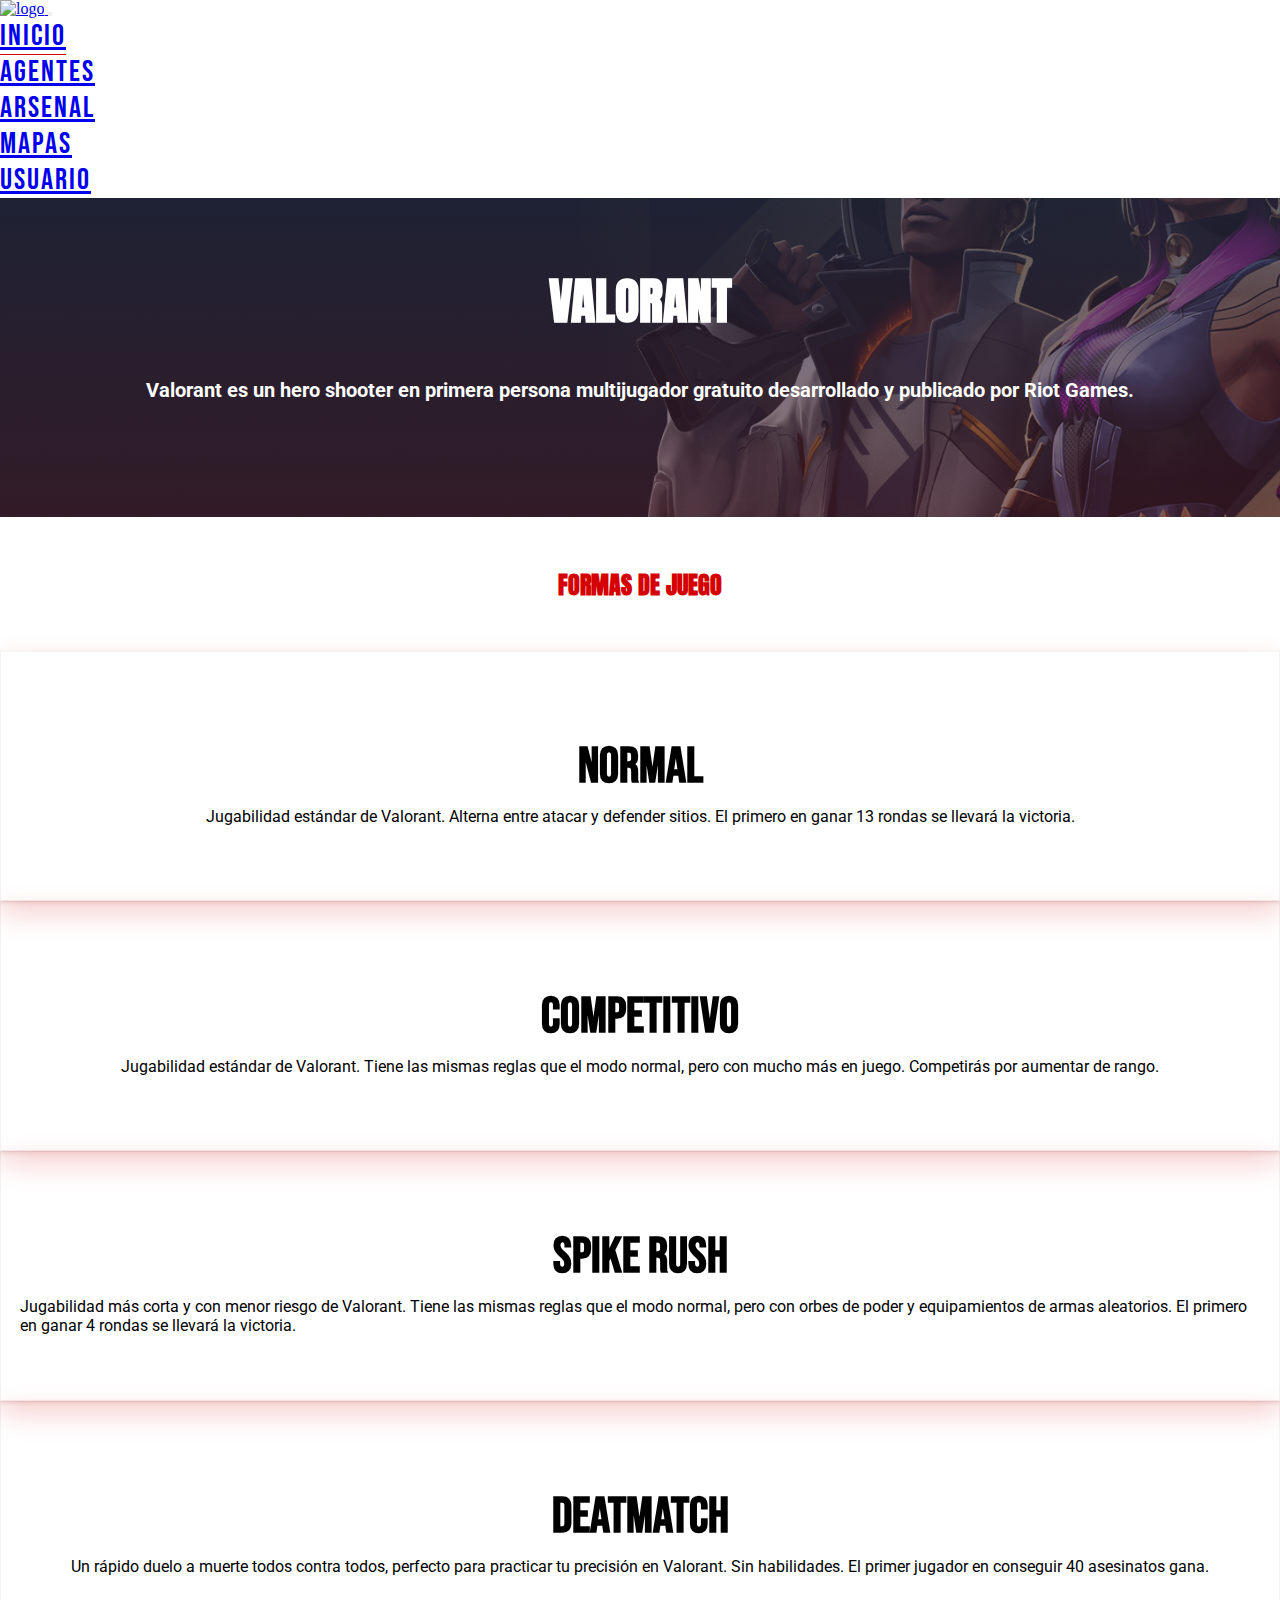
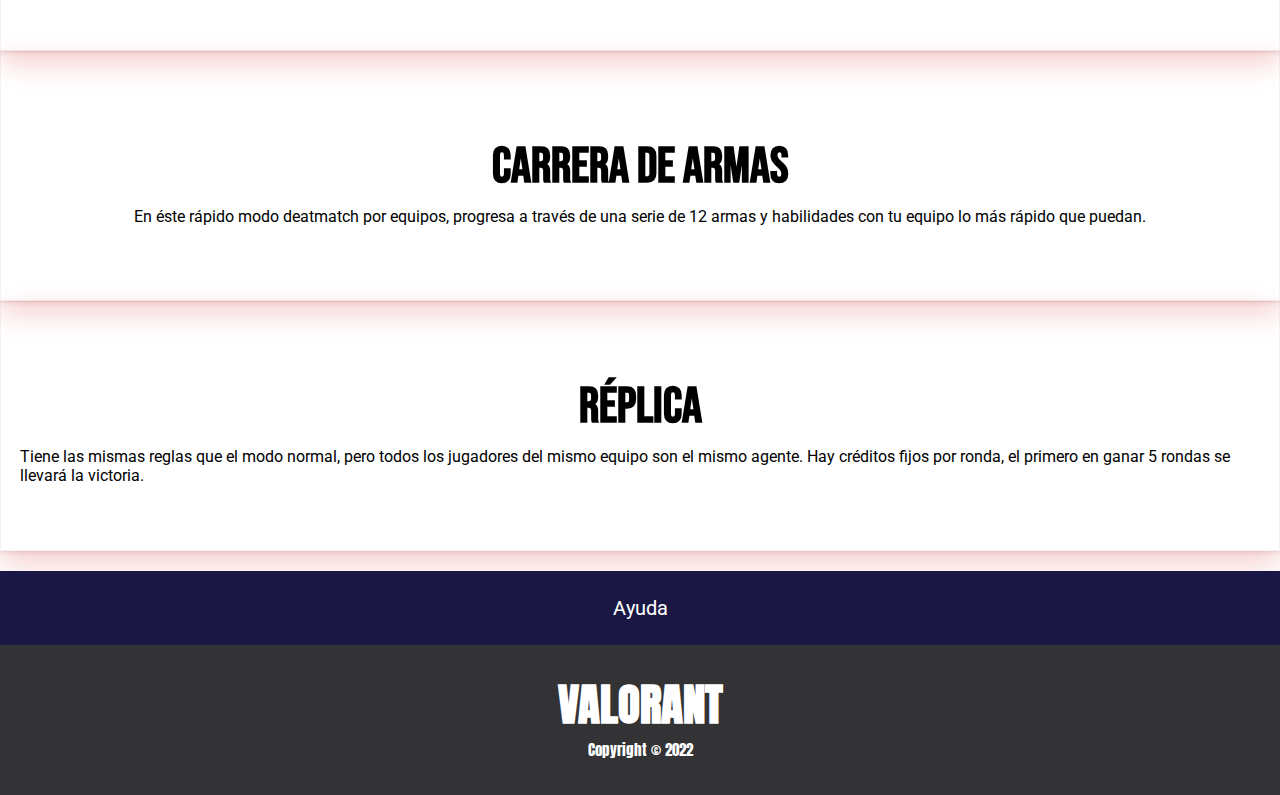
==== index.html @ d3073252 "mod con bootstrap" ====
<!DOCTYPE html>
<html lang="en">

<head>
    <meta charset="UTF-8">
    <meta http-equiv="X-UA-Compatible" content="IE=edge">
    <meta name="viewport" content="width=device-width, initial-scale=1.0">
    <title>Inicio</title>
    <link rel="shortcut icon" href="./imagenes/logo.png" type="image/x-icon">
    <link href="https://cdn.jsdelivr.net/npm/bootstrap@5.2.2/dist/css/bootstrap.min.css" rel="stylesheet"
        integrity="sha384-Zenh87qX5JnK2Jl0vWa8Ck2rdkQ2Bzep5IDxbcnCeuOxjzrPF/et3URy9Bv1WTRi" crossorigin="anonymous">
    <link rel="stylesheet" href="./css/styles.css">
</head>

<body>

    <nav class="navbar navbar-expand-lg navbar-dark bg-dark static-top">
        <div class="container">
            <a href="index.html" class="navbar-brand">
                <img src="./imagenes/logopng.png" alt="logo">
            </a>
            <button class="navbar-toggler" type="button" data-bs-toggle="collapse"
                data-bs-target="#navbarSupportedContent" aria-controls="navbarSupportedContent" aria-expanded="false"
                aria-label="Toggle navigation">
                <span class="navbar-toggler-icon"></span>
            </button>
            <div class="collapse navbar-collapse" id="navbarSupportedContent">
                <ul class="navbar-nav ms-auto">
                    <li class="nav-item mx-4">
                        <a class="nav-link text-center active" href="index.html">Inicio</a>
                    </li>
                    <li class="nav-item mx-4">
                        <a class="nav-link text-center" href="./paginas/agentes.html">Agentes</a>
                    </li>
                    <li class="nav-item mx-4">
                        <a class="nav-link text-center" href="./paginas/arsenal.html">Arsenal</a>
                    </li>
                    <li class="nav-item mx-4">
                        <a class="nav-link text-center" href="./paginas/mapas.html">Mapas</a>
                    </li>
                    <li class="nav-item mx-4">
                        <a class="nav-link text-center" href="./paginas/user.html">Usuario</a>
                    </li>
                </ul>
            </div>
        </div>
    </nav>


    <section id="principal">
        <h1>VALORANT</h1>
        <h2 class="sub">Valorant es un hero shooter en primera persona multijugador gratuito desarrollado y publicado
            por Riot Games. </h2>
    </section>

    <div class="container">
        <div class="juegos pb-4">
            <h2 class="text">FORMAS DE JUEGO</h2>
            <div class="row justify-content-around mb-4">
                <div class="col-xxl-4 col-xl-4 col-lg-4 col-md-12 justify-content-center">
                    <div class="caja">
                        <h3 class="titulo-caja text-center">NORMAL</h3>
                        <p class="explicacion text-center">
                            Jugabilidad estándar de Valorant. Alterna entre atacar y defender sitios. El primero en
                            ganar 13 rondas se llevará la victoria.
                        </p>
                    </div>
                </div>
                <div class="col-xxl-4 col-xl-4 col-lg-4 col-md-12 justify-content-center">
                    <div class="caja">
                        <h3 class="titulo-caja text-center">COMPETITIVO</h3>
                        <p class="explicacion text-center">
                            Jugabilidad estándar de Valorant. Tiene las mismas reglas que el modo normal, pero con
                            mucho más en juego. Competirás por aumentar de rango.
                        </p>
                    </div>
                </div>
                <div class="col-xxl-4 col-xl-4 col-lg-4 col-md-12 justify-content-center">
                    <div class="caja">
                        <h3 class="titulo-caja text-center">SPIKE RUSH</h3>
                        <p class="explicacion text-center">
                            Jugabilidad más corta y con menor riesgo de Valorant. Tiene las mismas reglas que el
                            modo normal, pero con orbes de poder y equipamientos de armas aleatorios. El primero en
                            ganar 4
                            rondas
                            se
                            llevará la victoria.
                        </p>
                    </div>
                </div>
            </div>

            <div class="row justify-content-around mb-4">
                <div class="col-xxl-4 col-lg-4 col-md-12 justify-content-center">
                    <div class="caja">
                        <h3 class="titulo-caja text-center">DEATMATCH</h3>
                        <p class="explicacion text-center">
                            Un rápido duelo a muerte todos contra todos, perfecto para practicar tu precisión en
                            Valorant. Sin habilidades. El primer jugador en conseguir 40 asesinatos gana.</p>
                    </div>
                </div>
                <div class="col-xxl-4 col-lg-4 col-md-12 justify-content-center">
                    <div class="caja">
                        <h3 class="titulo-caja text-center">CARRERA DE ARMAS</h3>
                        <p class="explicacion text-center">
                            En éste rápido modo deatmatch por equipos, progresa a través de una serie de 12
                            armas y habilidades con tu equipo lo más rápido que puedan.</p>
                    </div>
                </div>
                <div class="col-xxl-4 col-lg-4 col-md-12 justify-content-center">
                    <div class="caja">
                        <h3 class="titulo-caja text-center">RÉPLICA</h3>
                        <p class="explicacion text-center">
                            Tiene las mismas reglas que el modo normal, pero todos los jugadores del mismo equipo son
                            el mismo agente. Hay créditos fijos por ronda, el primero en ganar 5 rondas se llevará la
                            victoria.
                        </p>
                    </div>
                </div>
            </div>
        </div>
    </div>

    <!--AYUDA-->
    <div class="abajo">
        <span><a href="./paginas/ayuda.html">Ayuda</a></span>
    </div>

    <!--Footer-->
    <footer>
        <div>
            <h2>VALORANT</h2>
            <p class="copy">Copyright &copy; 2022</p>
        </div>
    </footer>

    <!-- JavaScript Bundle with Popper -->
    <script src="https://cdn.jsdelivr.net/npm/bootstrap@5.2.2/dist/js/bootstrap.bundle.min.js"
        integrity="sha384-OERcA2EqjJCMA+/3y+gxIOqMEjwtxJY7qPCqsdltbNJuaOe923+mo//f6V8Qbsw3"
        crossorigin="anonymous"></script>
</body>

</html>
---- css/styles.css ----
@import url('https://fonts.googleapis.com/css2?family=Bebas+Neue&display=swap');
@import url('https://fonts.googleapis.com/css2?family=Anton&family=Lato:wght@300&family=Roboto:wght@100;400;500&display=swap');
@import url('https://fonts.googleapis.com/css2?family=Lato:wght@300&family=Roboto:wght@100;400;500&display=swap');
@import url('https://fonts.googleapis.com/css2?family=Anton&display=swap');
@import url('https://fonts.googleapis.com/css2?family=Bebas+Neue&family=Oswald:wght@500&display=swap');

* {
    margin: 0;
    padding: 0;
    box-sizing: border-box;
}

body {
    overflow-x:hidden
}

/*NAV*/

.nav-link.active {
    border-bottom: 1px solid #D50000
}

nav a img {
    height: 70px;
}

.nav-link {
    letter-spacing: 2px;
    font-size: 30px;
    font-family: 'Bebas Neue', cursive;
}

.nav-link:hover {
    transform: scale(1.15);
    color: #D50000;
    border-bottom: 1px solid #D50000;

}

#principal {
    background-image: linear-gradient(to bottom, rgba(18, 42, 66, .85), rgba(221, 20, 20, 0.308)),
        url('../imagenes/valorant-juego.webp');
    background-size: cover;
    padding: 15px;
    background-attachment: fixed;
    background-position: center;
    background-repeat: no-repeat;
    background-size: cover;
}

#principal h1 {
    margin-top: 50px;
}

/*H1*/
h1 {
    color: white;
    font-family: 'Anton', sans-serif;
    font-size: 50px;
    text-align: center;
}

/*SUBTITULO*/
.sub {
    color: rgb(255, 255, 255);
    text-align: center;
    font-family: 'Roboto', sans-serif;
    font-size: 20px;
    margin-bottom: 100px;
    margin-top: 40px;
}

/*ABAJO*/
.abajo {
    display: flex;
    list-style: none;
    justify-content: space-around;
    margin-top: 20px;
    background-color: #1b1744;
    padding: 25px;
}

.abajo span a {
    text-decoration: none;
    color: white;
    font-family: 'Roboto', sans-serif;
    font-size: 20px;
    text-align: center;
    font-family: 'Roboto', sans-serif;
}

.abajo span a:hover {
    color: #D50000;
}

/*FOOTER*/
footer {
    background-color: #333234;
    color: white;
    font-family: 'Anton', sans-serif;
    text-align: center;
    font-size: 30px;
    width: 100%;
    height: 150px;
    padding-top: 25px;
}

.copy {
    font-size: 15px;
}

/*INDEX*/
.text {
    color: #D50000;
    font-family: 'Anton', sans-serif;
    text-align: center;
    margin-top: 50px;
}

.titulo-caja {
    font-family: 'Bebas Neue', cursive;
    font-size: 50px;
    margin-top: 10px;
}

.caja:hover {
    background-color: #D50000;
    transform: scale(1.2);
    color: white;
}

.explicacion {
    margin-top: 10px;
    font-family: 'Roboto', sans-serif;
}

.juegos h2 {
    margin-bottom: 3rem;
}

.caja {
    box-shadow: rgba(209, 10, 10, 0.2) 0px 12px 28px 0px, rgba(107, 8, 8, 0.1) 0px 2px 4px 0px, rgba(100, 8, 8, 0.05) 0px 0px 0px 1px inset;
    padding: 20px;
    height: 250px;
    display: flex;
    flex-direction: column;
    justify-content: center;
    align-items: center;
}

/*AYUDA*/
.fayuda {
    text-align: center;
    font-family: 'Roboto', sans-serif;
    padding: 25px;
    display: flex;
    flex-direction: column;
    justify-items: center;
    align-items: center;
    gap: 1rem;
}

.colAyuda {
    border: 1px solid #D50000;
    padding: 20px;
    border-radius: 15px;
}

/*USUARIO*/
.preparate {
    color: #D50000;
    font-family: 'Oswald', sans-serif;
    font-size: 45px;
    text-align: center;
    padding: 1rem;
}

.fecha {
    margin-top: 50px;
}

/*ARSENAL*/
.armas {
    margin-top: 50px;
    display: flex;
    justify-content: center;
}

.armas img:hover {
    transform: scale(1.15);
}

/*AGENTES*/
.viperFondoTest {
    border-top: 5px solid black;
    background-image: linear-gradient(to bottom, rgba(18, 42, 66, .85), rgba(221, 20, 20, 0.308)),
        url('../imagenes/viperfondo.png');
    background-size: cover;
    padding: 15px;
    background-attachment: fixed;
    background-position: center;
    background-repeat: no-repeat;
    background-size: cover;
}

.video {
    margin-top: 50px;
    display: flex;
    justify-content: center;
    padding: 80px;
    background-image: linear-gradient(to bottom, rgba(18, 42, 66, .85), rgba(221, 20, 20, 0.308)),
        url('../imagenes/harborback.jpg');
    padding: 15px;
}

.personaje:hover {
    transform: scale(1.25);
}

.nombrePersonaje {
    color: #D50000;
    -webkit-text-stroke-width: 1px;
    -webkit-text-stroke-color: whitesmoke;
    font-family: 'Anton', sans-serif;
}

.personaje:hover+.nombrePersonaje {
    transform: scale(1.5);
    -webkit-text-stroke-width: 2px;
    -webkit-text-stroke-color: whitesmoke;
}

.newAg {
    color: white;
    font-family: 'Anton', sans-serif;
    margin-top: 60px;
    width: 300px;
    height: 100px;
    background: rgb(214, 0, 0);
    transition: width 1s;
    display: flex;
    align-items: center;
    justify-content: center;
}

.newAg:hover {
    width: 1000px;
}
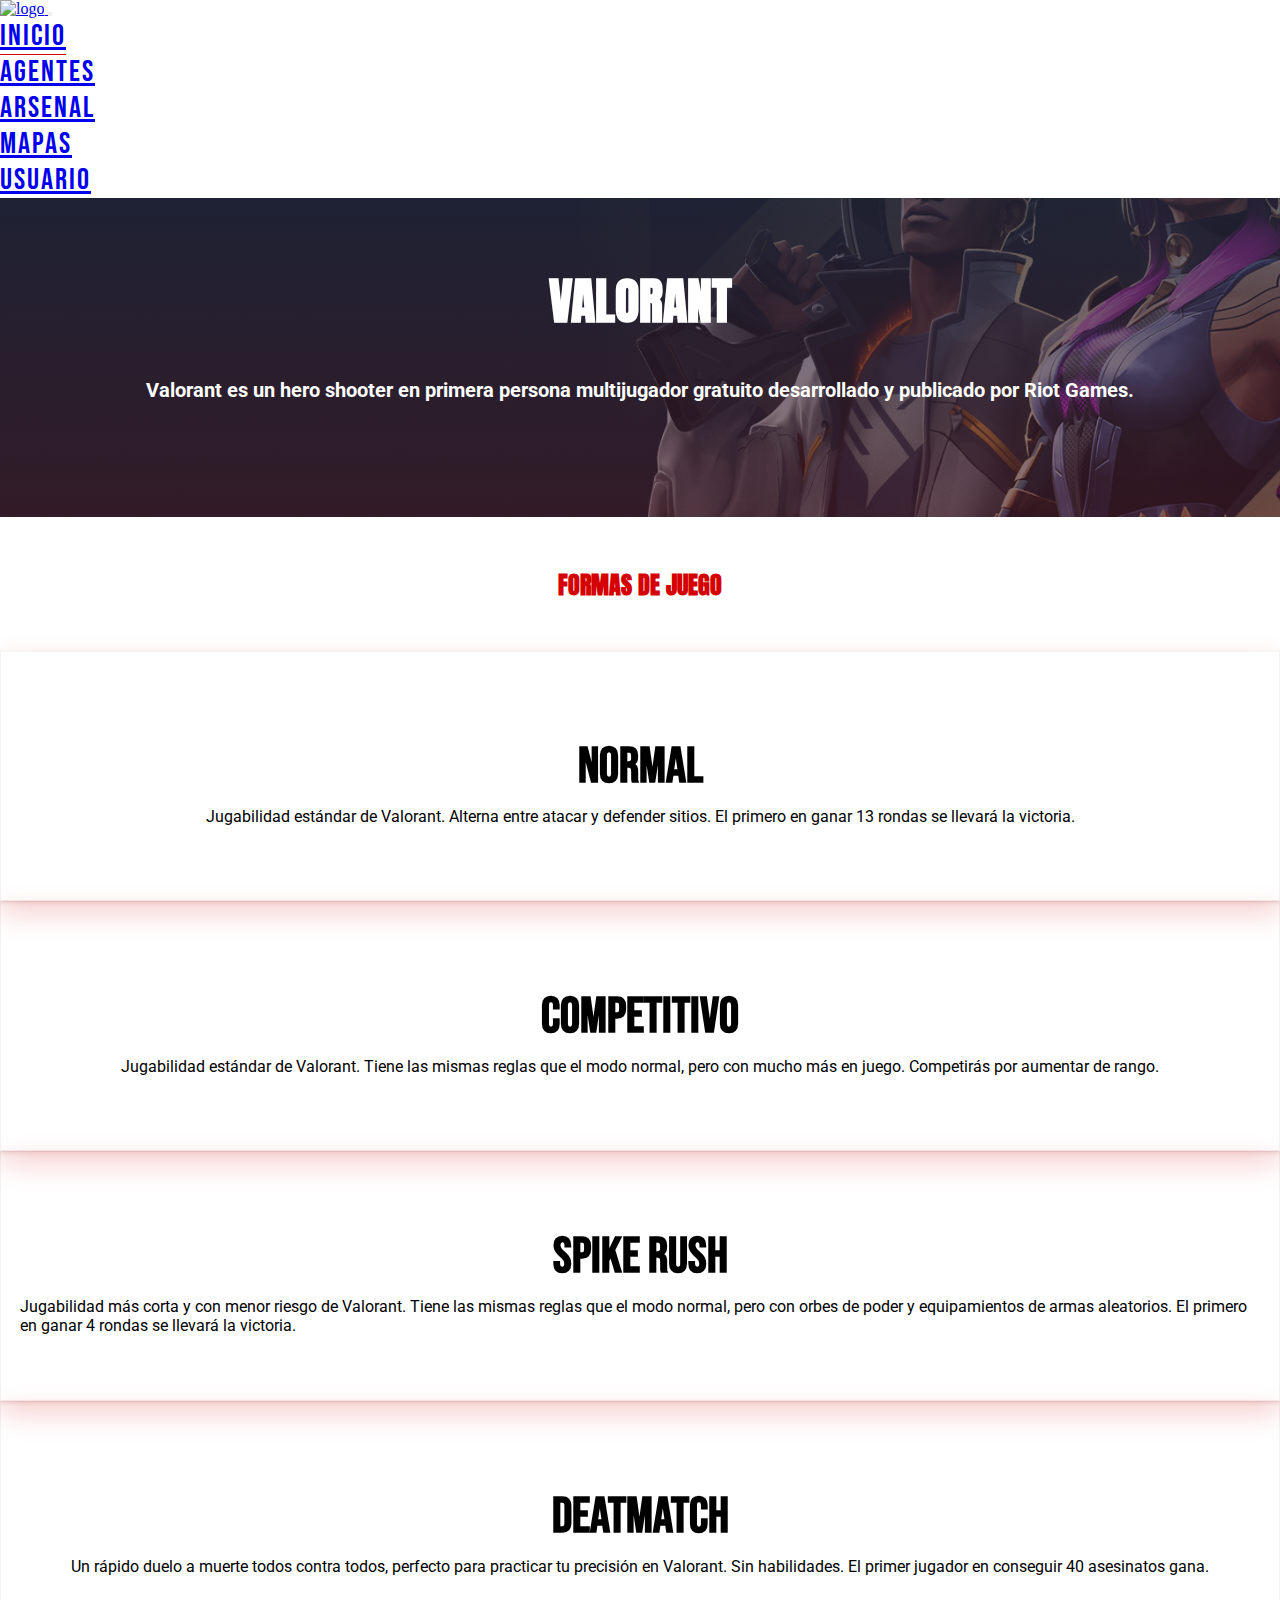
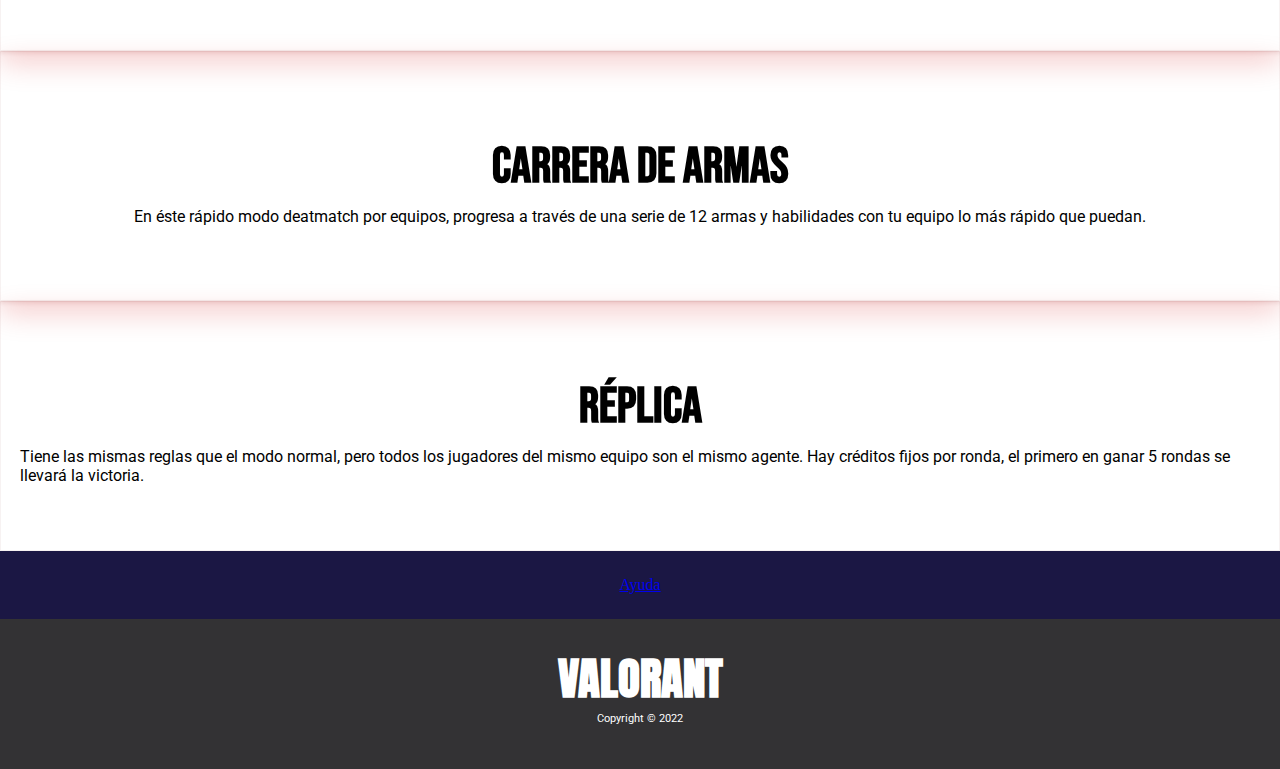
==== commit 4e281025: "borde relative" ====
--- a/index.html
+++ b/index.html
@@ -56,7 +56,7 @@
     <div class="container">
         <div class="juegos pb-4">
             <h2 class="text">FORMAS DE JUEGO</h2>
-            <div class="row justify-content-around mb-4">
+            <div class="row justify-content-around mb-1">
                 <div class="col-xxl-4 col-xl-4 col-lg-4 col-md-12 justify-content-center">
                     <div class="caja">
                         <h3 class="titulo-caja text-center">NORMAL</h3>
@@ -123,7 +123,7 @@
 
     <!--AYUDA-->
     <div class="abajo">
-        <span><a href="./paginas/ayuda.html">Ayuda</a></span>
+        <a  href="./paginas/ayuda.html" role="button" href="./paginas/ayuda.html" class="btn btn-outline-light btn-lg">Ayuda</a>
     </div>
 
     <!--Footer-->
--- a/css/styles.css
+++ b/css/styles.css
@@ -10,8 +10,10 @@
     box-sizing: border-box;
 }
 
+html,
 body {
-    overflow-x:hidden
+    width: 100%;
+    height: 100%
 }
 
 /*NAV*/
@@ -75,7 +77,6 @@
     display: flex;
     list-style: none;
     justify-content: space-around;
-    margin-top: 20px;
     background-color: #1b1744;
     padding: 25px;
 }
@@ -106,7 +107,8 @@
 }
 
 .copy {
-    font-size: 15px;
+    font-family:'Roboto', sans-serif;
+    font-size: 11px;
 }
 
 /*INDEX*/
@@ -127,6 +129,7 @@
     background-color: #D50000;
     transform: scale(1.2);
     color: white;
+    transition-duration: 500ms;
 }
 
 .explicacion {
@@ -166,6 +169,11 @@
     border-radius: 15px;
 }
 
+.btn:hover{
+    background-color: #D50000;
+    color:white;
+}
+
 /*USUARIO*/
 .preparate {
     color: #D50000;
@@ -188,8 +196,15 @@
 
 .armas img:hover {
     transform: scale(1.15);
-}
-
+    transition-duration: 600ms;
+}
+
+
+/*MAPAS*/
+.card-img-top:hover {
+    transform: scale(1.10);
+    transition-duration: 600ms;
+}
 /*AGENTES*/
 .viperFondoTest {
     border-top: 5px solid black;
@@ -204,13 +219,24 @@
 }
 
 .video {
-    margin-top: 50px;
     display: flex;
     justify-content: center;
     padding: 80px;
-    background-image: linear-gradient(to bottom, rgba(18, 42, 66, .85), rgba(221, 20, 20, 0.308)),
-        url('../imagenes/harborback.jpg');
-    padding: 15px;
+    animation: fadeIn 5s;
+    -webkit-animation: fadeIn 5s;
+    -moz-animation: fadeIn 5s;
+    -o-animation: fadeIn 5s;
+    -ms-animation: fadeIn 5s;
+}
+
+@keyframes fadeIn {
+    0% {
+        opacity: 0;
+    }
+
+    100% {
+        opacity: 1;
+    }
 }
 
 .personaje:hover {
@@ -244,5 +270,5 @@
 }
 
 .newAg:hover {
-    width: 1000px;
+    width: 80%;
 }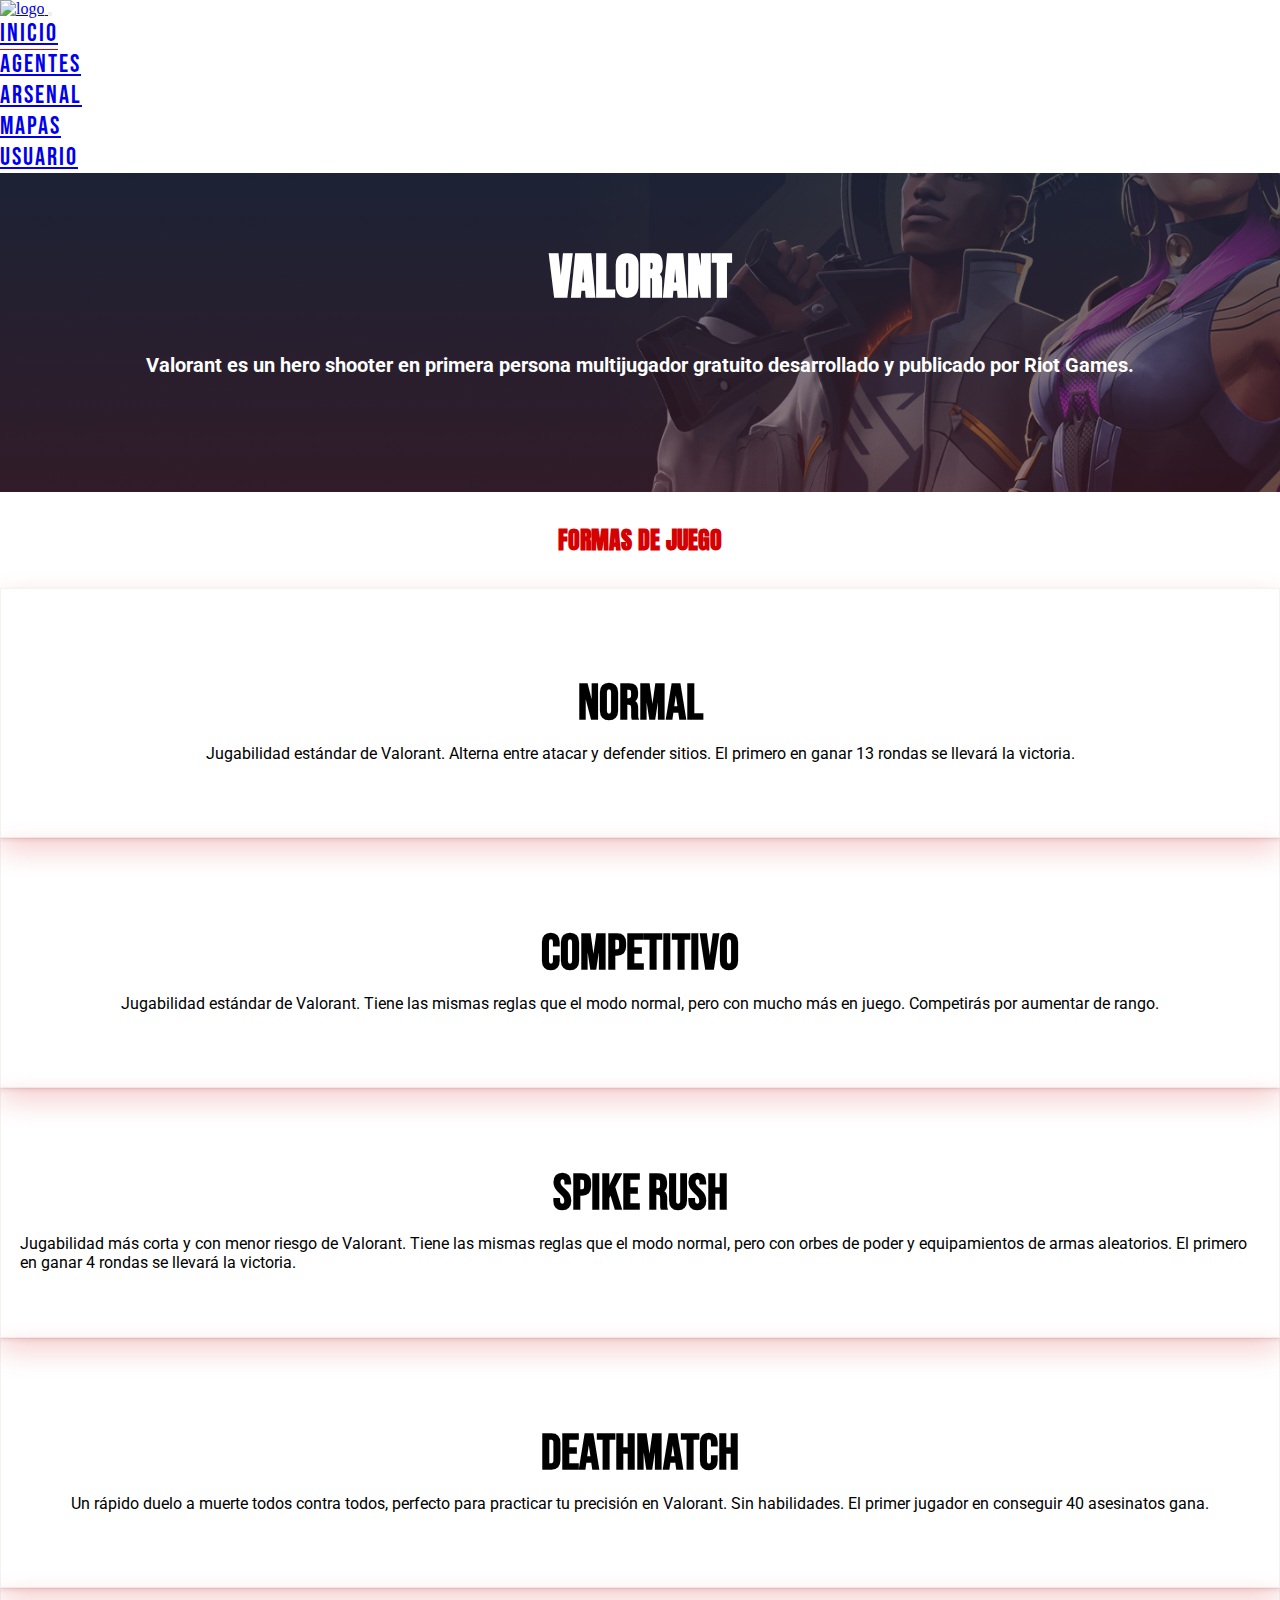
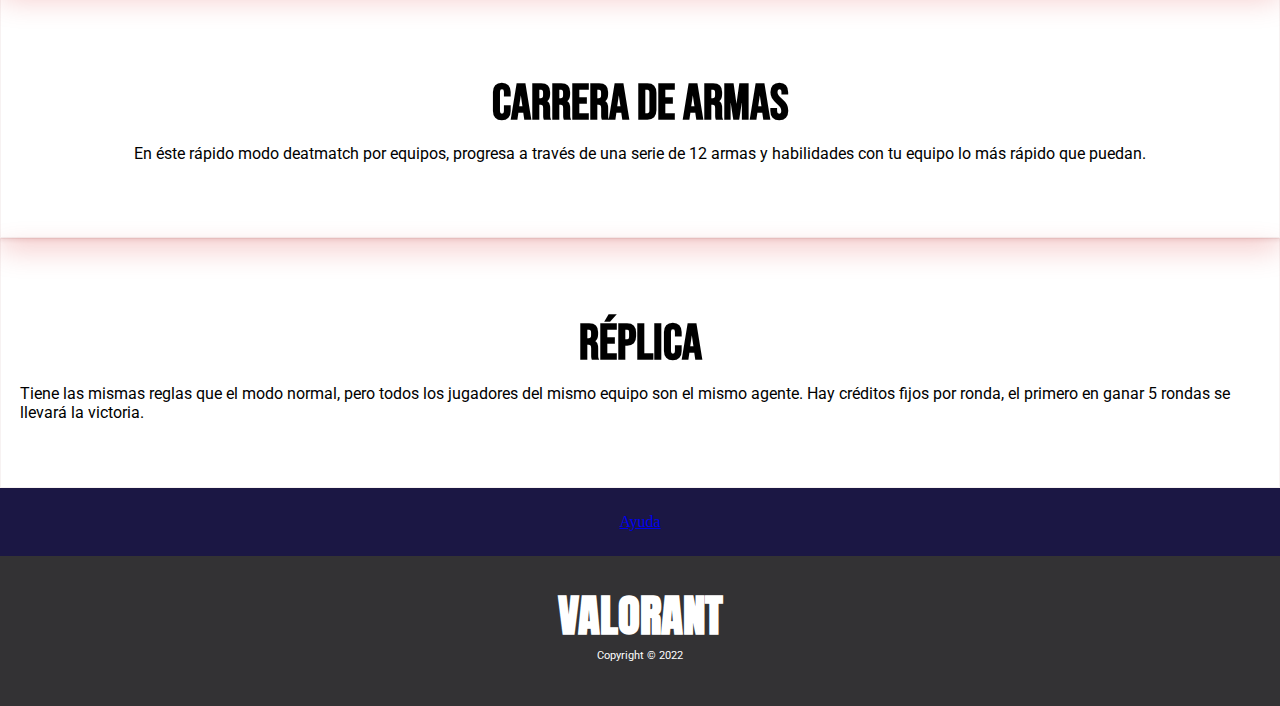
==== commit 52063f8e: "3er preentrega SASS Zanutti" ====
--- a/index.html
+++ b/index.html
@@ -5,11 +5,13 @@
     <meta charset="UTF-8">
     <meta http-equiv="X-UA-Compatible" content="IE=edge">
     <meta name="viewport" content="width=device-width, initial-scale=1.0">
-    <title>Inicio</title>
+    <title>VALORANT | Riot Games</title>
+    <meta name="keywords" content="valorant, juego, online, shooter, riot games, multijugador">
+    <meta name="description" content="Jugabilidad de Valorant, hero shooter. ¡Prepárate para jugar!">
     <link rel="shortcut icon" href="./imagenes/logo.png" type="image/x-icon">
     <link href="https://cdn.jsdelivr.net/npm/bootstrap@5.2.2/dist/css/bootstrap.min.css" rel="stylesheet"
         integrity="sha384-Zenh87qX5JnK2Jl0vWa8Ck2rdkQ2Bzep5IDxbcnCeuOxjzrPF/et3URy9Bv1WTRi" crossorigin="anonymous">
-    <link rel="stylesheet" href="./css/styles.css">
+    <link rel="stylesheet" href="./css/main.css">
 </head>
 
 <body>
@@ -93,7 +95,7 @@
             <div class="row justify-content-around mb-4">
                 <div class="col-xxl-4 col-lg-4 col-md-12 justify-content-center">
                     <div class="caja">
-                        <h3 class="titulo-caja text-center">DEATMATCH</h3>
+                        <h3 class="titulo-caja text-center">DEATHMATCH</h3>
                         <p class="explicacion text-center">
                             Un rápido duelo a muerte todos contra todos, perfecto para practicar tu precisión en
                             Valorant. Sin habilidades. El primer jugador en conseguir 40 asesinatos gana.</p>
@@ -123,7 +125,7 @@
 
     <!--AYUDA-->
     <div class="abajo">
-        <a  href="./paginas/ayuda.html" role="button" href="./paginas/ayuda.html" class="btn btn-outline-light btn-lg">Ayuda</a>
+        <a  href="./paginas/ayuda.html" role="button" class="btn btn-outline-light btn-lg">Ayuda</a>
     </div>
 
     <!--Footer-->
--- a/css/main.css
+++ b/css/main.css
@@ -0,0 +1,254 @@
+@import url("https://fonts.googleapis.com/css2?family=Bebas+Neue&display=swap");
+@import url("https://fonts.googleapis.com/css2?family=Anton&family=Lato:wght@300&family=Roboto:wght@100;400;500&display=swap");
+@import url("https://fonts.googleapis.com/css2?family=Lato:wght@300&family=Roboto:wght@100;400;500&display=swap");
+@import url("https://fonts.googleapis.com/css2?family=Anton&display=swap");
+@import url("https://fonts.googleapis.com/css2?family=Bebas+Neue&family=Oswald:wght@500&display=swap");
+nav img {
+  height: 70px;
+}
+
+.nav-link {
+  letter-spacing: 2px;
+  font-size: 25px;
+  font-family: "Bebas Neue", cursive;
+}
+.nav-link.active {
+  border-bottom: 1px solid #D50000;
+}
+.nav-link:hover {
+  transform: scale(1.15);
+  color: #D50000;
+  border-bottom: 1px solid #D50000;
+}
+
+.text {
+  color: #D50000;
+  font-family: "Anton", sans-serif;
+  text-align: center;
+  margin-top: 30px;
+  margin-bottom: 30px;
+}
+
+.caja {
+  display: flex;
+  align-items: center;
+  justify-content: center;
+  box-shadow: rgba(209, 10, 10, 0.2) 0px 12px 28px 0px, rgba(107, 8, 8, 0.1) 0px 2px 4px 0px, rgba(100, 8, 8, 0.05) 0px 0px 0px 1px inset;
+  padding: 20px;
+  height: 250px;
+  display: flex;
+  flex-direction: column;
+}
+.caja .titulo-caja {
+  font-family: "Bebas Neue", cursive;
+  font-size: 50px;
+  margin-top: 10px;
+}
+.caja:hover {
+  box-shadow: 0 0 1000px 1000px rgba(0, 0, 0, 0.8);
+  background-color: #D50000;
+  transform: scale(1.2);
+  color: white;
+  transition-duration: 500ms;
+}
+.caja .explicacion {
+  margin-top: 10px;
+  font-family: "Roboto", sans-serif;
+}
+.caja .juegos h2 {
+  margin-bottom: 3rem;
+}
+
+.fayuda {
+  display: flex;
+  align-items: center;
+  justify-content: center;
+  text-align: center;
+  font-family: "Roboto", sans-serif;
+  padding: 25px;
+  display: flex;
+  flex-direction: column;
+  gap: 1rem;
+}
+.fayuda .colAyuda {
+  border: 1px solid #D50000;
+  padding: 20px;
+  border-radius: 15px;
+}
+.fayuda .btn:hover {
+  background-color: #D50000;
+  color: white;
+}
+
+.completuser .preparate {
+  color: #D50000;
+  font-family: "Oswald", sans-serif;
+  font-size: 45px;
+  text-align: center;
+  padding: 1rem;
+}
+.completuser .fecha {
+  margin-top: 50px;
+}
+
+.armas {
+  padding: 50px;
+  display: flex;
+  align-items: center;
+  justify-content: center;
+}
+.armas img:hover {
+  transform: scale(1.15);
+  transition-duration: 600ms;
+  border: 5px solid #D50000;
+}
+
+.card-img-top:hover {
+  transform: scale(1.1);
+  transition-duration: 600ms;
+}
+
+.viperFondoTest {
+  border-top: 5px solid black;
+  background-image: linear-gradient(to bottom, rgba(18, 42, 66, 0.85), rgba(221, 20, 20, 0.308)), url("../imagenes/viperfondo.png");
+  background-size: cover;
+  background-attachment: fixed;
+  background-position: center;
+  background-repeat: no-repeat;
+  background-size: cover;
+  padding: 15px;
+}
+
+.newAg {
+  display: flex;
+  align-items: center;
+  justify-content: center;
+  color: white;
+  font-family: "Anton", sans-serif;
+  margin-top: 60px;
+  width: 300px;
+  height: 100px;
+  background: rgb(214, 0, 0);
+  transition: width 1s;
+}
+.newAg:hover {
+  width: 80%;
+}
+
+.video {
+  display: flex;
+  align-items: center;
+  justify-content: center;
+  padding: 80px;
+  animation: fadeIn 5s;
+  -webkit-animation: fadeIn 5s;
+  -moz-animation: fadeIn 5s;
+  -o-animation: fadeIn 5s;
+  -ms-animation: fadeIn 5s;
+}
+
+.personaje:hover {
+  transform: scale(1.25);
+}
+
+.nombrePersonaje {
+  text-align: center;
+  color: #D50000;
+  -webkit-text-stroke-width: 1px;
+  -webkit-text-stroke-color: whitesmoke;
+  font-family: "Anton", sans-serif;
+}
+
+.personaje:hover + .nombrePersonaje {
+  transform: scale(1.5);
+  -webkit-text-stroke-width: 1.2px;
+  -webkit-text-stroke-color: whitesmoke;
+}
+
+@-webkit-keyframes fadeIn {
+  0% {
+    opacity: 0;
+  }
+  100% {
+    opacity: 1;
+  }
+}
+
+@keyframes fadeIn {
+  0% {
+    opacity: 0;
+  }
+  100% {
+    opacity: 1;
+  }
+}
+footer {
+  background-color: #333234;
+  color: white;
+  font-family: "Anton", sans-serif;
+  font-size: 30px;
+  text-align: center;
+  width: 100%;
+  height: 150px;
+  padding-top: 25px;
+}
+footer .copy {
+  font-family: "Roboto", sans-serif;
+  font-size: 11px;
+}
+
+* {
+  margin: 0;
+  padding: 0;
+  box-sizing: border-box;
+}
+
+html body {
+  width: 100%;
+  height: 100%;
+}
+
+#principal {
+  background-image: linear-gradient(to bottom, rgba(18, 42, 66, 0.85), rgba(221, 20, 20, 0.308)), url("../imagenes/valorant-juego.webp");
+  background-size: cover;
+  background-attachment: fixed;
+  background-position: center;
+  background-repeat: no-repeat;
+  background-size: cover;
+  padding: 15px;
+}
+#principal h1 {
+  margin-top: 50px;
+  color: white;
+  font-family: "Anton", sans-serif;
+  font-size: 50px;
+  text-align: center;
+}
+
+.sub {
+  color: white;
+  text-align: center;
+  font-family: "Roboto", sans-serif;
+  font-size: 20px;
+  margin-bottom: 100px;
+  margin-top: 40px;
+}
+
+.abajo {
+  display: flex;
+  list-style: none;
+  justify-content: space-around;
+  background-color: #1b1744;
+  padding: 25px;
+}
+.abajo span a {
+  text-decoration: none;
+  color: white;
+  font-family: "Roboto", sans-serif;
+  font-size: 20px;
+  font-family: "Roboto", sans-serif;
+  text-align: center;
+}
+.abajo:hover {
+  color: #D50000;
+}/*# sourceMappingURL=main.css.map */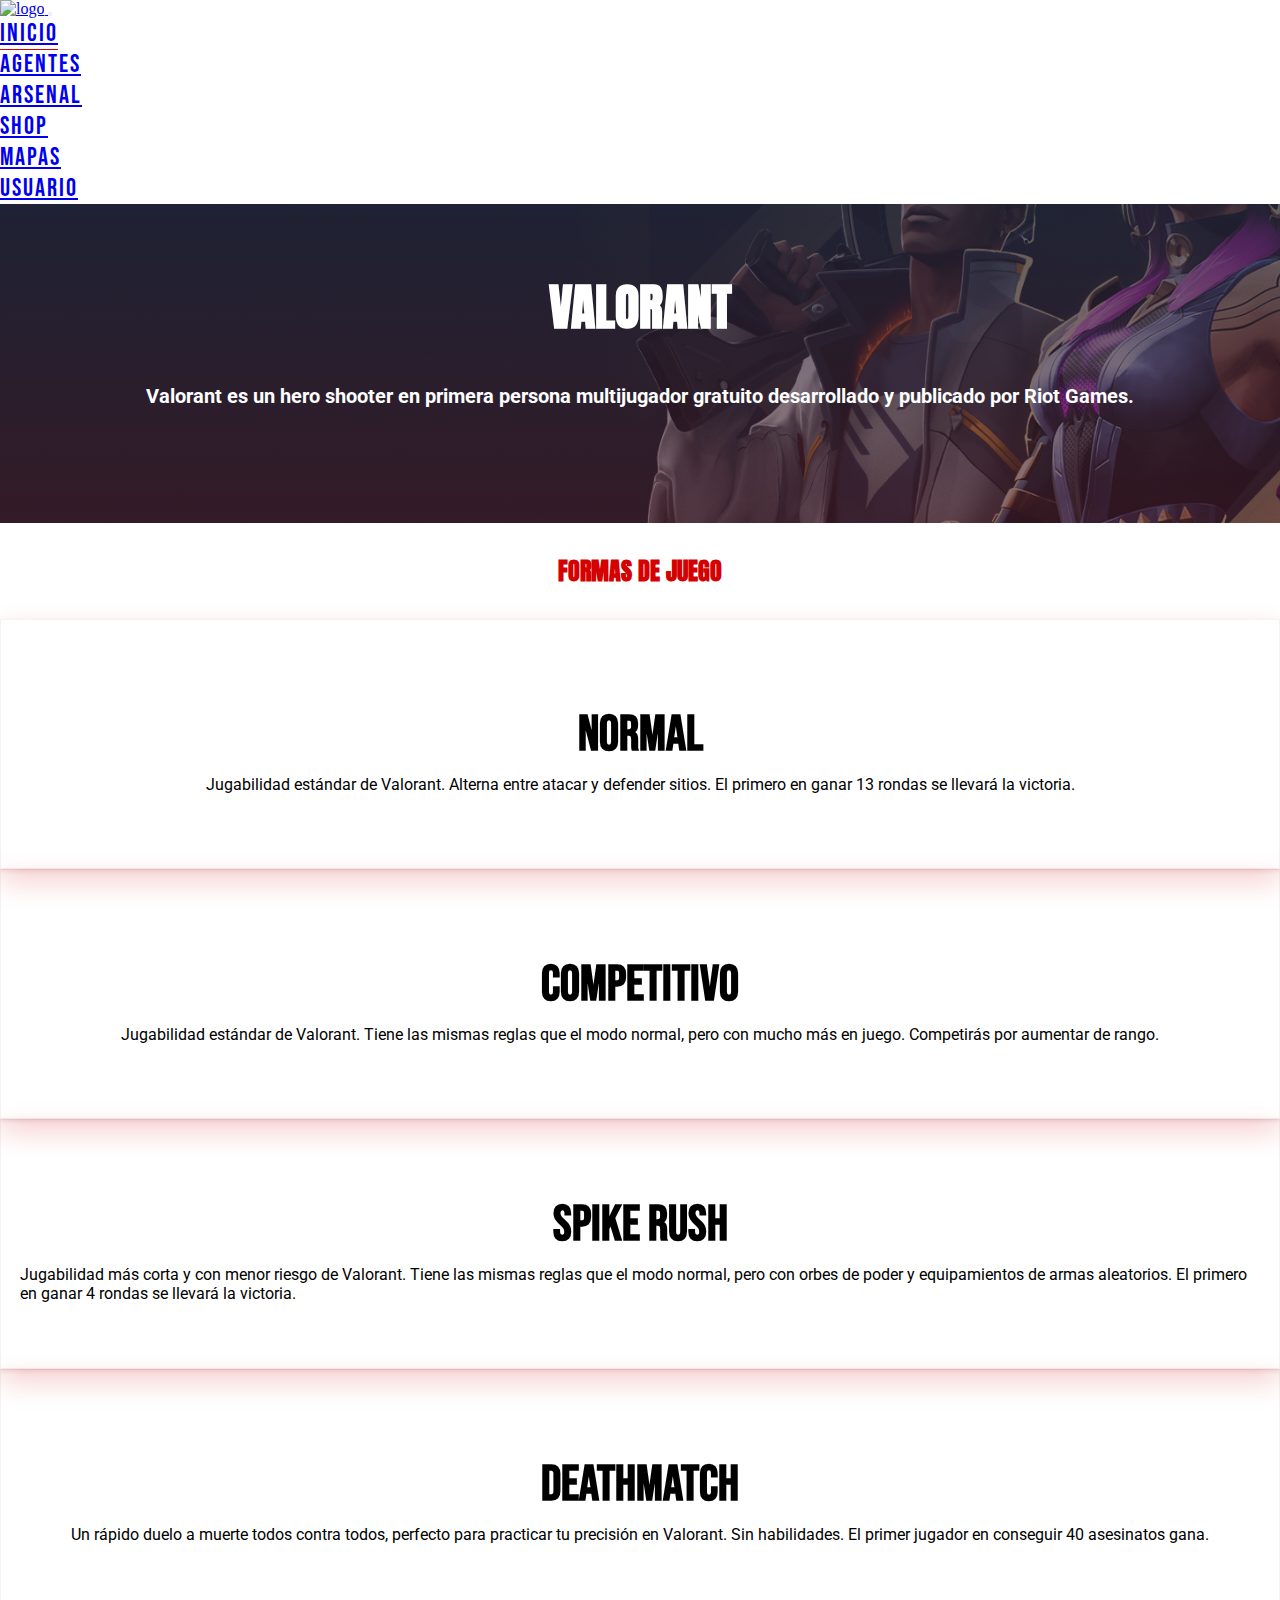
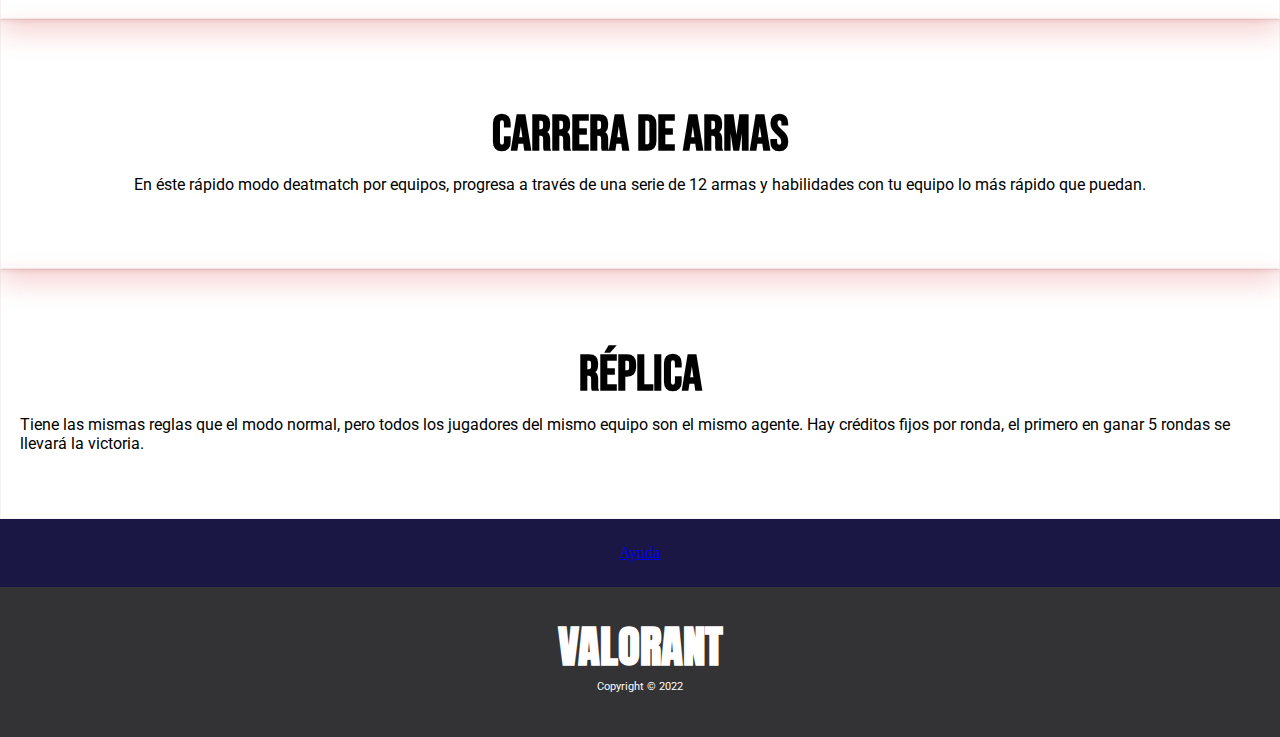
==== commit 8fa783dd: "DOM, JSON y Storage" ====
--- a/index.html
+++ b/index.html
@@ -12,6 +12,7 @@
     <link href="https://cdn.jsdelivr.net/npm/bootstrap@5.2.2/dist/css/bootstrap.min.css" rel="stylesheet"
         integrity="sha384-Zenh87qX5JnK2Jl0vWa8Ck2rdkQ2Bzep5IDxbcnCeuOxjzrPF/et3URy9Bv1WTRi" crossorigin="anonymous">
     <link rel="stylesheet" href="./css/main.css">
+    <script src="https://cdn.jsdelivr.net/npm/sweetalert2@11"></script>
 </head>
 
 <body>
@@ -38,11 +39,14 @@
                         <a class="nav-link text-center" href="./paginas/arsenal.html">Arsenal</a>
                     </li>
                     <li class="nav-item mx-4">
+                        <a class="nav-link text-center" href="./paginas/shop.html">shop</a>
+                    </li>
+                    <li class="nav-item mx-4">
                         <a class="nav-link text-center" href="./paginas/mapas.html">Mapas</a>
                     </li>
                     <li class="nav-item mx-4">
                         <a class="nav-link text-center" href="./paginas/user.html">Usuario</a>
-                    </li>
+                    </li>                    
                 </ul>
             </div>
         </div>
